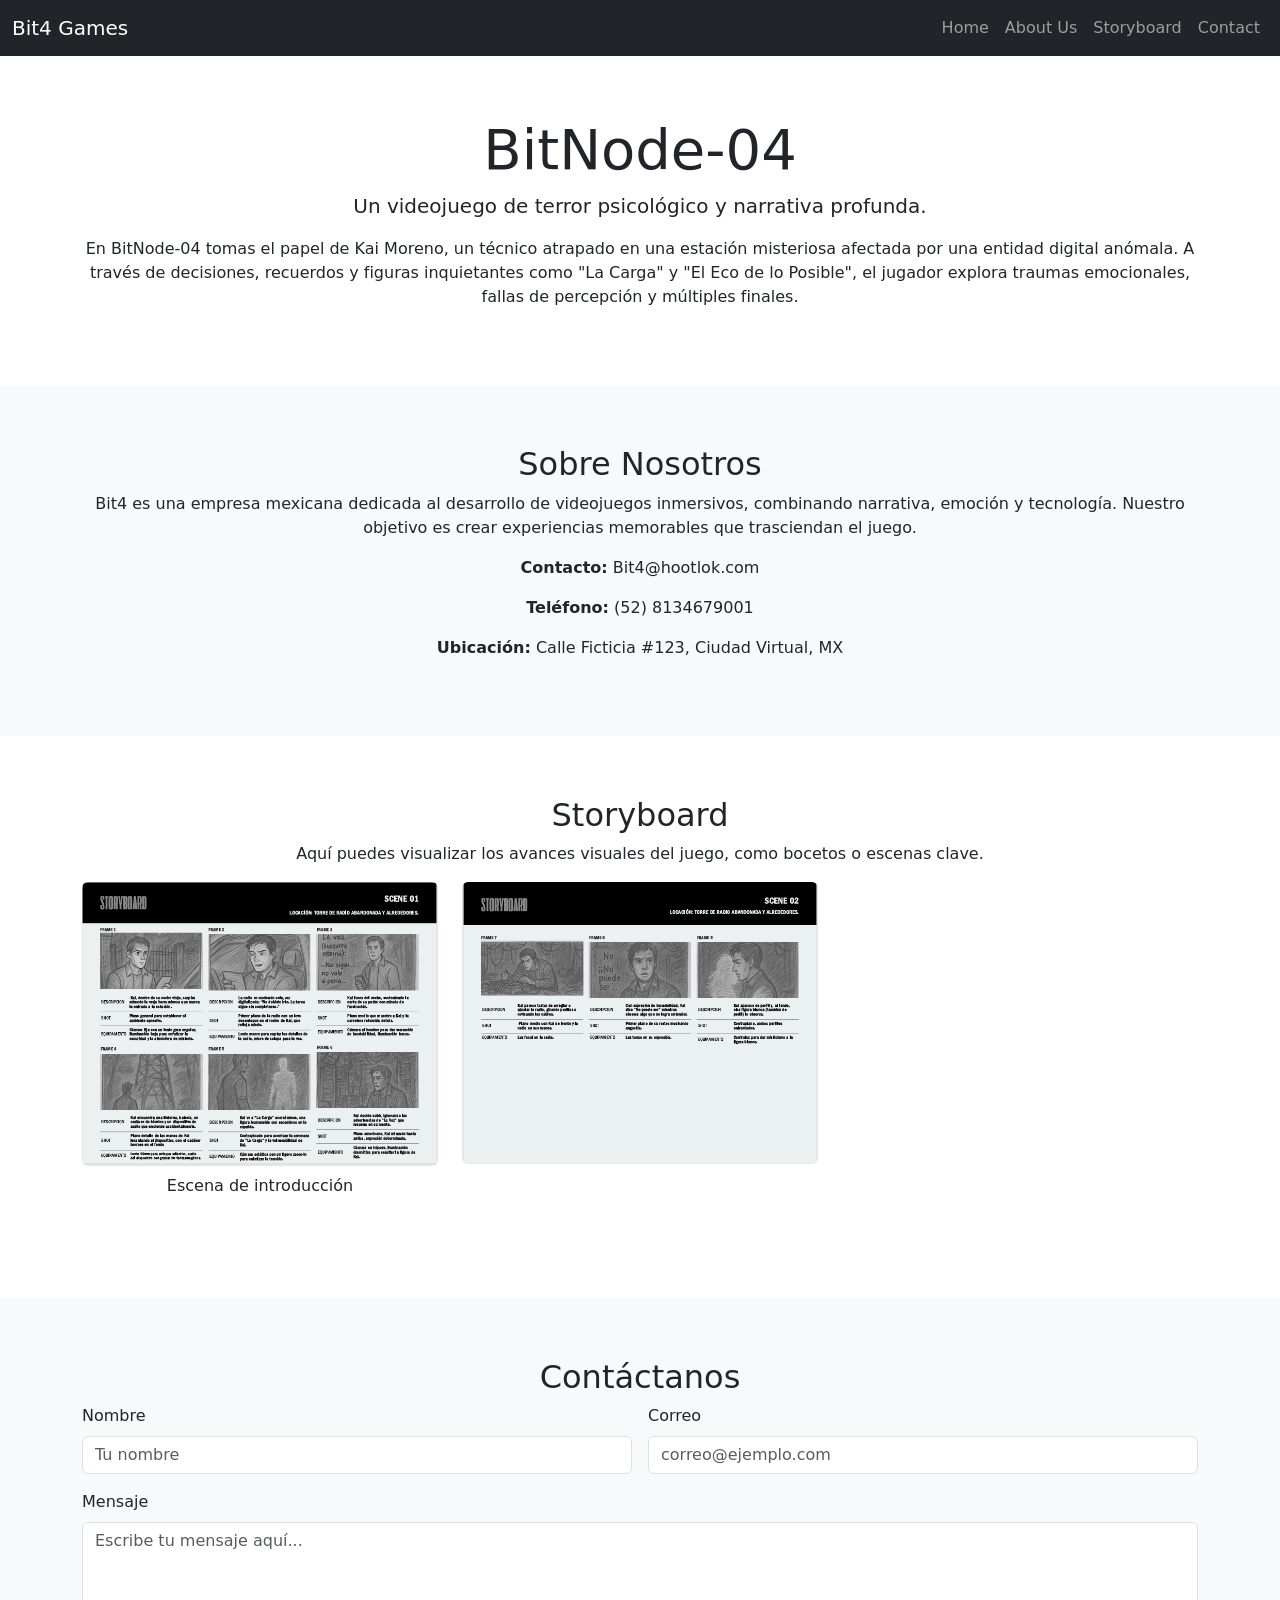
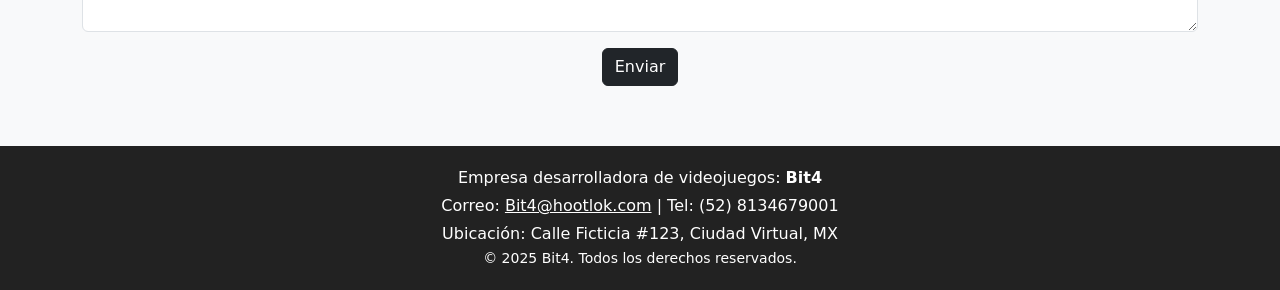
==== Index.html @ 12730c2d "Add files via upload" ====
<!DOCTYPE html>
<html lang="es">
<head>
  <meta charset="UTF-8">
  <meta name="viewport" content="width=device-width, initial-scale=1">
  <title>BitNode-04 | Bit4 Games</title>
  <link href="https://cdn.jsdelivr.net/npm/bootstrap@5.3.3/dist/css/bootstrap.min.css" rel="stylesheet">
  <link rel="manifest" href="manifest.json">
  <link rel="stylesheet" href="styles.css">
</head>
<body>

<!-- Navbar -->
<nav class="navbar navbar-expand-lg navbar-dark bg-dark fixed-top">
  <div class="container-fluid">
    <a class="navbar-brand" href="#">Bit4 Games</a>
    <button class="navbar-toggler" type="button" data-bs-toggle="collapse" data-bs-target="#navbarNav">
      <span class="navbar-toggler-icon"></span>
    </button>
    <div class="collapse navbar-collapse justify-content-end" id="navbarNav">
      <ul class="navbar-nav">
        <li class="nav-item"><a class="nav-link" href="#home">Home</a></li>
        <li class="nav-item"><a class="nav-link" href="#about">About Us</a></li>
        <li class="nav-item"><a class="nav-link" href="#storyboard">Storyboard</a></li>
        <li class="nav-item"><a class="nav-link" href="#contact">Contact</a></li>
      </ul>
    </div>
  </div>
</nav>

<!-- Home -->
<section id="home" class="section text-center">
  <div class="container">
    <h1 class="display-4">BitNode-04</h1>
    <p class="lead">Un videojuego de terror psicológico y narrativa profunda.</p>
    <p>
      En BitNode-04 tomas el papel de Kai Moreno, un técnico atrapado en una estación misteriosa afectada por una entidad digital anómala. A través de decisiones, recuerdos y figuras inquietantes como "La Carga" y "El Eco de lo Posible", el jugador explora traumas emocionales, fallas de percepción y múltiples finales.
    </p>
  </div>
</section>

<!-- About Us -->
<section id="about" class="section bg-light">
  <div class="container">
    <h2 class="text-center">Sobre Nosotros</h2>
    <p class="text-center">
      Bit4 es una empresa mexicana dedicada al desarrollo de videojuegos inmersivos, combinando narrativa, emoción y tecnología. Nuestro objetivo es crear experiencias memorables que trasciendan el juego.
    </p>
    <div class="text-center">
      <p><strong>Contacto:</strong> Bit4@hootlok.com</p>
      <p><strong>Teléfono:</strong> (52) 8134679001</p>
      <p><strong>Ubicación:</strong> Calle Ficticia #123, Ciudad Virtual, MX</p>
    </div>
  </div>
</section>

<!-- Storyboard -->
<section id="storyboard" class="section">
  <div class="container">
    <h2 class="text-center">Storyboard</h2>
    <p class="text-center">Aquí puedes visualizar los avances visuales del juego, como bocetos o escenas clave.</p>
    <div class="row text-center">
      <!-- Puedes reemplazar estos con tus imágenes -->
      <div class="col-md-4 mb-4">
        <img src="IMG/Storyboard1.png" class="img-fluid rounded" alt="Escena 1">
        <p class="mt-2">Escena de introducción</p>
      </div>
      <div class="col-md-4 mb-4">
        <img src="IMG/Storyboard2.png" class="img-fluid rounded" alt="Escena 2">
        <p class="mt-2"></p>
      </div>
    </div>
  </div>
</section>

<!-- Contact -->
<section id="contact" class="section bg-light">
  <div class="container">
    <h2 class="text-center">Contáctanos</h2>
    <form class="row g-3">
      <div class="col-md-6">
        <label for="name" class="form-label">Nombre</label>
        <input type="text" class="form-control" id="name" placeholder="Tu nombre">
      </div>
      <div class="col-md-6">
        <label for="email" class="form-label">Correo</label>
        <input type="email" class="form-control" id="email" placeholder="correo@ejemplo.com">
      </div>
      <div class="col-12">
        <label for="message" class="form-label">Mensaje</label>
        <textarea class="form-control" id="message" rows="4" placeholder="Escribe tu mensaje aquí..."></textarea>
      </div>
      <div class="col-12 text-center">
        <button type="submit" class="btn btn-dark">Enviar</button>
      </div>
    </form>
  </div>
</section>

<!-- Bottom Navbar -->
<nav class="navbar fixed-bottom navbar-dark bg-dark d-lg-none d-md-none">
  <div class="container-fluid justify-content-around">
    <a class="nav-link text-white" href="#home">Inicio</a>
    <a class="nav-link text-white" href="#about">Nosotros</a>
    <a class="nav-link text-white" href="#storyboard">Storyboard</a>
    <a class="nav-link text-white" href="#contact">Contacto</a>
  </div>
</nav>

<!-- Footer -->
<footer class="text-center">
  <div class="container">
    <p class="mb-1">Empresa desarrolladora de videojuegos: <strong>Bit4</strong></p>
    <p class="mb-1">Correo: <a href="mailto:Bit4@hootlok.com" class="text-white">Bit4@hootlok.com</a> | Tel: (52) 8134679001</p>
    <p class="mb-0">Ubicación: Calle Ficticia #123, Ciudad Virtual, MX</p>
    <small>&copy; 2025 Bit4. Todos los derechos reservados.</small>
  </div>
</footer>

<script src="https://cdn.jsdelivr.net/npm/bootstrap@5.3.3/dist/js/bootstrap.bundle.min.js"></script>
<script>
  if ('serviceWorker' in navigator) {
    navigator.serviceWorker.register('service-worker.js')
      .then(() => console.log('Service Worker registrado con éxito.'))
      .catch(error => console.error('Error al registrar SW:', error));
  }

  Notification.requestPermission().then(function(result) {
  if (result === 'granted') {
    new Notification('¡Gracias por visitar Bit4 Games!', {
      body: 'Explora nuestra historia y contáctanos.',
      icon: 'icons/icon-192.png'
    });
  }
});

</script>
</body>
</html>
---- styles.css ----
body {
      padding-top: 56px;
    }
    .section {
      padding: 60px 15px;
    }
    footer {
      background-color: #222;
      color: #fff;
      padding: 20px 0;
    }
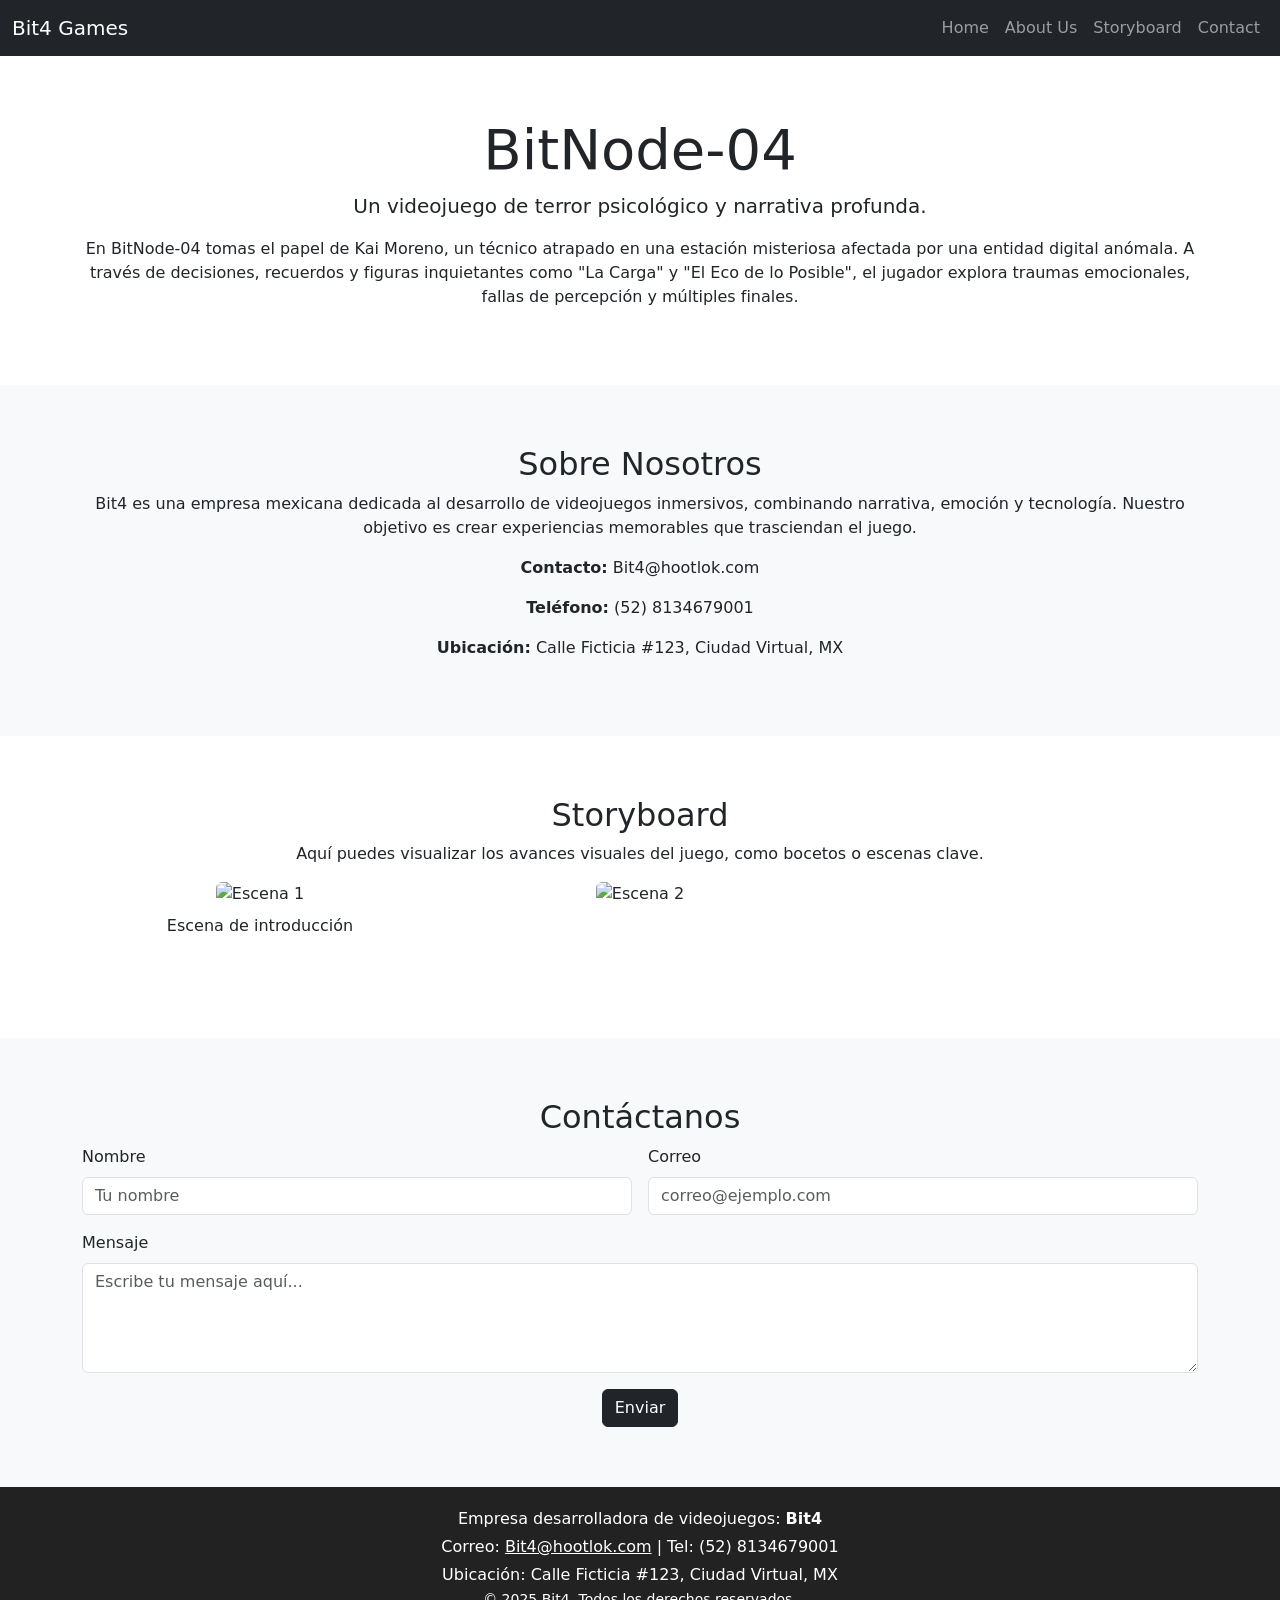
==== commit e8b90b6c: "Added things" ====
--- a/Index.html
+++ b/Index.html
@@ -1,139 +1,139 @@
-<!DOCTYPE html>
-<html lang="es">
-<head>
-  <meta charset="UTF-8">
-  <meta name="viewport" content="width=device-width, initial-scale=1">
-  <title>BitNode-04 | Bit4 Games</title>
-  <link href="https://cdn.jsdelivr.net/npm/bootstrap@5.3.3/dist/css/bootstrap.min.css" rel="stylesheet">
-  <link rel="manifest" href="manifest.json">
-  <link rel="stylesheet" href="styles.css">
-</head>
-<body>
-
-<!-- Navbar -->
-<nav class="navbar navbar-expand-lg navbar-dark bg-dark fixed-top">
-  <div class="container-fluid">
-    <a class="navbar-brand" href="#">Bit4 Games</a>
-    <button class="navbar-toggler" type="button" data-bs-toggle="collapse" data-bs-target="#navbarNav">
-      <span class="navbar-toggler-icon"></span>
-    </button>
-    <div class="collapse navbar-collapse justify-content-end" id="navbarNav">
-      <ul class="navbar-nav">
-        <li class="nav-item"><a class="nav-link" href="#home">Home</a></li>
-        <li class="nav-item"><a class="nav-link" href="#about">About Us</a></li>
-        <li class="nav-item"><a class="nav-link" href="#storyboard">Storyboard</a></li>
-        <li class="nav-item"><a class="nav-link" href="#contact">Contact</a></li>
-      </ul>
-    </div>
-  </div>
-</nav>
-
-<!-- Home -->
-<section id="home" class="section text-center">
-  <div class="container">
-    <h1 class="display-4">BitNode-04</h1>
-    <p class="lead">Un videojuego de terror psicológico y narrativa profunda.</p>
-    <p>
-      En BitNode-04 tomas el papel de Kai Moreno, un técnico atrapado en una estación misteriosa afectada por una entidad digital anómala. A través de decisiones, recuerdos y figuras inquietantes como "La Carga" y "El Eco de lo Posible", el jugador explora traumas emocionales, fallas de percepción y múltiples finales.
-    </p>
-  </div>
-</section>
-
-<!-- About Us -->
-<section id="about" class="section bg-light">
-  <div class="container">
-    <h2 class="text-center">Sobre Nosotros</h2>
-    <p class="text-center">
-      Bit4 es una empresa mexicana dedicada al desarrollo de videojuegos inmersivos, combinando narrativa, emoción y tecnología. Nuestro objetivo es crear experiencias memorables que trasciendan el juego.
-    </p>
-    <div class="text-center">
-      <p><strong>Contacto:</strong> Bit4@hootlok.com</p>
-      <p><strong>Teléfono:</strong> (52) 8134679001</p>
-      <p><strong>Ubicación:</strong> Calle Ficticia #123, Ciudad Virtual, MX</p>
-    </div>
-  </div>
-</section>
-
-<!-- Storyboard -->
-<section id="storyboard" class="section">
-  <div class="container">
-    <h2 class="text-center">Storyboard</h2>
-    <p class="text-center">Aquí puedes visualizar los avances visuales del juego, como bocetos o escenas clave.</p>
-    <div class="row text-center">
-      <!-- Puedes reemplazar estos con tus imágenes -->
-      <div class="col-md-4 mb-4">
-        <img src="IMG/Storyboard1.png" class="img-fluid rounded" alt="Escena 1">
-        <p class="mt-2">Escena de introducción</p>
-      </div>
-      <div class="col-md-4 mb-4">
-        <img src="IMG/Storyboard2.png" class="img-fluid rounded" alt="Escena 2">
-        <p class="mt-2"></p>
-      </div>
-    </div>
-  </div>
-</section>
-
-<!-- Contact -->
-<section id="contact" class="section bg-light">
-  <div class="container">
-    <h2 class="text-center">Contáctanos</h2>
-    <form class="row g-3">
-      <div class="col-md-6">
-        <label for="name" class="form-label">Nombre</label>
-        <input type="text" class="form-control" id="name" placeholder="Tu nombre">
-      </div>
-      <div class="col-md-6">
-        <label for="email" class="form-label">Correo</label>
-        <input type="email" class="form-control" id="email" placeholder="correo@ejemplo.com">
-      </div>
-      <div class="col-12">
-        <label for="message" class="form-label">Mensaje</label>
-        <textarea class="form-control" id="message" rows="4" placeholder="Escribe tu mensaje aquí..."></textarea>
-      </div>
-      <div class="col-12 text-center">
-        <button type="submit" class="btn btn-dark">Enviar</button>
-      </div>
-    </form>
-  </div>
-</section>
-
-<!-- Bottom Navbar -->
-<nav class="navbar fixed-bottom navbar-dark bg-dark d-lg-none d-md-none">
-  <div class="container-fluid justify-content-around">
-    <a class="nav-link text-white" href="#home">Inicio</a>
-    <a class="nav-link text-white" href="#about">Nosotros</a>
-    <a class="nav-link text-white" href="#storyboard">Storyboard</a>
-    <a class="nav-link text-white" href="#contact">Contacto</a>
-  </div>
-</nav>
-
-<!-- Footer -->
-<footer class="text-center">
-  <div class="container">
-    <p class="mb-1">Empresa desarrolladora de videojuegos: <strong>Bit4</strong></p>
-    <p class="mb-1">Correo: <a href="mailto:Bit4@hootlok.com" class="text-white">Bit4@hootlok.com</a> | Tel: (52) 8134679001</p>
-    <p class="mb-0">Ubicación: Calle Ficticia #123, Ciudad Virtual, MX</p>
-    <small>&copy; 2025 Bit4. Todos los derechos reservados.</small>
-  </div>
-</footer>
-
-<script src="https://cdn.jsdelivr.net/npm/bootstrap@5.3.3/dist/js/bootstrap.bundle.min.js"></script>
-<script>
-  if ('serviceWorker' in navigator) {
-    navigator.serviceWorker.register('service-worker.js')
-      .then(() => console.log('Service Worker registrado con éxito.'))
-      .catch(error => console.error('Error al registrar SW:', error));
-  }
-
-  Notification.requestPermission().then(function(result) {
-  if (result === 'granted') {
-    new Notification('¡Gracias por visitar Bit4 Games!', {
-      body: 'Explora nuestra historia y contáctanos.',
-      icon: 'icons/icon-192.png'
-    });
-  }
-});
-
-</script>
-</body>
-</html>
+<!DOCTYPE html>
+<html lang="es">
+<head>
+  <meta charset="UTF-8">
+  <meta name="viewport" content="width=device-width, initial-scale=1">
+  <title>BitNode-04 | Bit4 Games</title>
+  <link href="https://cdn.jsdelivr.net/npm/bootstrap@5.3.3/dist/css/bootstrap.min.css" rel="stylesheet">
+  <link rel="manifest" href="manifest.json">
+  <link rel="stylesheet" href="styles.css">
+</head>
+<body>
+
+<!-- Navbar -->
+<nav class="navbar navbar-expand-lg navbar-dark bg-dark fixed-top">
+  <div class="container-fluid">
+    <a class="navbar-brand" href="#">Bit4 Games</a>
+    <button class="navbar-toggler" type="button" data-bs-toggle="collapse" data-bs-target="#navbarNav">
+      <span class="navbar-toggler-icon"></span>
+    </button>
+    <div class="collapse navbar-collapse justify-content-end" id="navbarNav">
+      <ul class="navbar-nav">
+        <li class="nav-item"><a class="nav-link" href="#home">Home</a></li>
+        <li class="nav-item"><a class="nav-link" href="#about">About Us</a></li>
+        <li class="nav-item"><a class="nav-link" href="#storyboard">Storyboard</a></li>
+        <li class="nav-item"><a class="nav-link" href="#contact">Contact</a></li>
+      </ul>
+    </div>
+  </div>
+</nav>
+
+<!-- Home -->
+<section id="home" class="section text-center">
+  <div class="container">
+    <h1 class="display-4">BitNode-04</h1>
+    <p class="lead">Un videojuego de terror psicológico y narrativa profunda.</p>
+    <p>
+      En BitNode-04 tomas el papel de Kai Moreno, un técnico atrapado en una estación misteriosa afectada por una entidad digital anómala. A través de decisiones, recuerdos y figuras inquietantes como "La Carga" y "El Eco de lo Posible", el jugador explora traumas emocionales, fallas de percepción y múltiples finales.
+    </p>
+  </div>
+</section>
+
+<!-- About Us -->
+<section id="about" class="section bg-light">
+  <div class="container">
+    <h2 class="text-center">Sobre Nosotros</h2>
+    <p class="text-center">
+      Bit4 es una empresa mexicana dedicada al desarrollo de videojuegos inmersivos, combinando narrativa, emoción y tecnología. Nuestro objetivo es crear experiencias memorables que trasciendan el juego.
+    </p>
+    <div class="text-center">
+      <p><strong>Contacto:</strong> Bit4@hootlok.com</p>
+      <p><strong>Teléfono:</strong> (52) 8134679001</p>
+      <p><strong>Ubicación:</strong> Calle Ficticia #123, Ciudad Virtual, MX</p>
+    </div>
+  </div>
+</section>
+
+<!-- Storyboard -->
+<section id="storyboard" class="section">
+  <div class="container">
+    <h2 class="text-center">Storyboard</h2>
+    <p class="text-center">Aquí puedes visualizar los avances visuales del juego, como bocetos o escenas clave.</p>
+    <div class="row text-center">
+      <!-- Puedes reemplazar estos con tus imágenes -->
+      <div class="col-md-4 mb-4">
+        <img src="IMG/Storyboard1.png" class="img-fluid rounded" alt="Escena 1">
+        <p class="mt-2">Escena de introducción</p>
+      </div>
+      <div class="col-md-4 mb-4">
+        <img src="IMG/Storyboard2.png" class="img-fluid rounded" alt="Escena 2">
+        <p class="mt-2"></p>
+      </div>
+    </div>
+  </div>
+</section>
+
+<!-- Contact -->
+<section id="contact" class="section bg-light">
+  <div class="container">
+    <h2 class="text-center">Contáctanos</h2>
+    <form class="row g-3">
+      <div class="col-md-6">
+        <label for="name" class="form-label">Nombre</label>
+        <input type="text" class="form-control" id="name" placeholder="Tu nombre">
+      </div>
+      <div class="col-md-6">
+        <label for="email" class="form-label">Correo</label>
+        <input type="email" class="form-control" id="email" placeholder="correo@ejemplo.com">
+      </div>
+      <div class="col-12">
+        <label for="message" class="form-label">Mensaje</label>
+        <textarea class="form-control" id="message" rows="4" placeholder="Escribe tu mensaje aquí..."></textarea>
+      </div>
+      <div class="col-12 text-center">
+        <button type="submit" class="btn btn-dark">Enviar</button>
+      </div>
+    </form>
+  </div>
+</section>
+
+<!-- Bottom Navbar -->
+<nav class="navbar fixed-bottom navbar-dark bg-dark d-lg-none d-md-none">
+  <div class="container-fluid justify-content-around">
+    <a class="nav-link text-white" href="#home">Inicio</a>
+    <a class="nav-link text-white" href="#about">Nosotros</a>
+    <a class="nav-link text-white" href="#storyboard">Storyboard</a>
+    <a class="nav-link text-white" href="#contact">Contacto</a>
+  </div>
+</nav>
+
+<!-- Footer -->
+<footer class="text-center">
+  <div class="container">
+    <p class="mb-1">Empresa desarrolladora de videojuegos: <strong>Bit4</strong></p>
+    <p class="mb-1">Correo: <a href="mailto:Bit4@hootlok.com" class="text-white">Bit4@hootlok.com</a> | Tel: (52) 8134679001</p>
+    <p class="mb-0">Ubicación: Calle Ficticia #123, Ciudad Virtual, MX</p>
+    <small>&copy; 2025 Bit4. Todos los derechos reservados.</small>
+  </div>
+</footer>
+
+<script src="https://cdn.jsdelivr.net/npm/bootstrap@5.3.3/dist/js/bootstrap.bundle.min.js"></script>
+<script>
+  if ('serviceWorker' in navigator) {
+    navigator.serviceWorker.register('service-worker.js')
+      .then(() => console.log('Service Worker registrado con éxito.'))
+      .catch(error => console.error('Error al registrar SW:', error));
+  }
+
+  Notification.requestPermission().then(function(result) {
+  if (result === 'granted') {
+    new Notification('¡Gracias por visitar Bit4 Games!', {
+      body: 'Explora nuestra historia y contáctanos.',
+      icon: 'icons/icon-192.png'
+    });
+  }
+});
+
+</script>
+</body>
+</html>
--- a/styles.css
+++ b/styles.css
@@ -1,11 +1,11 @@
-  body {
-      padding-top: 56px;
-    }
-    .section {
-      padding: 60px 15px;
-    }
-    footer {
-      background-color: #222;
-      color: #fff;
-      padding: 20px 0;
+  body {
+      padding-top: 56px;
+    }
+    .section {
+      padding: 60px 15px;
+    }
+    footer {
+      background-color: #222;
+      color: #fff;
+      padding: 20px 0;
     }
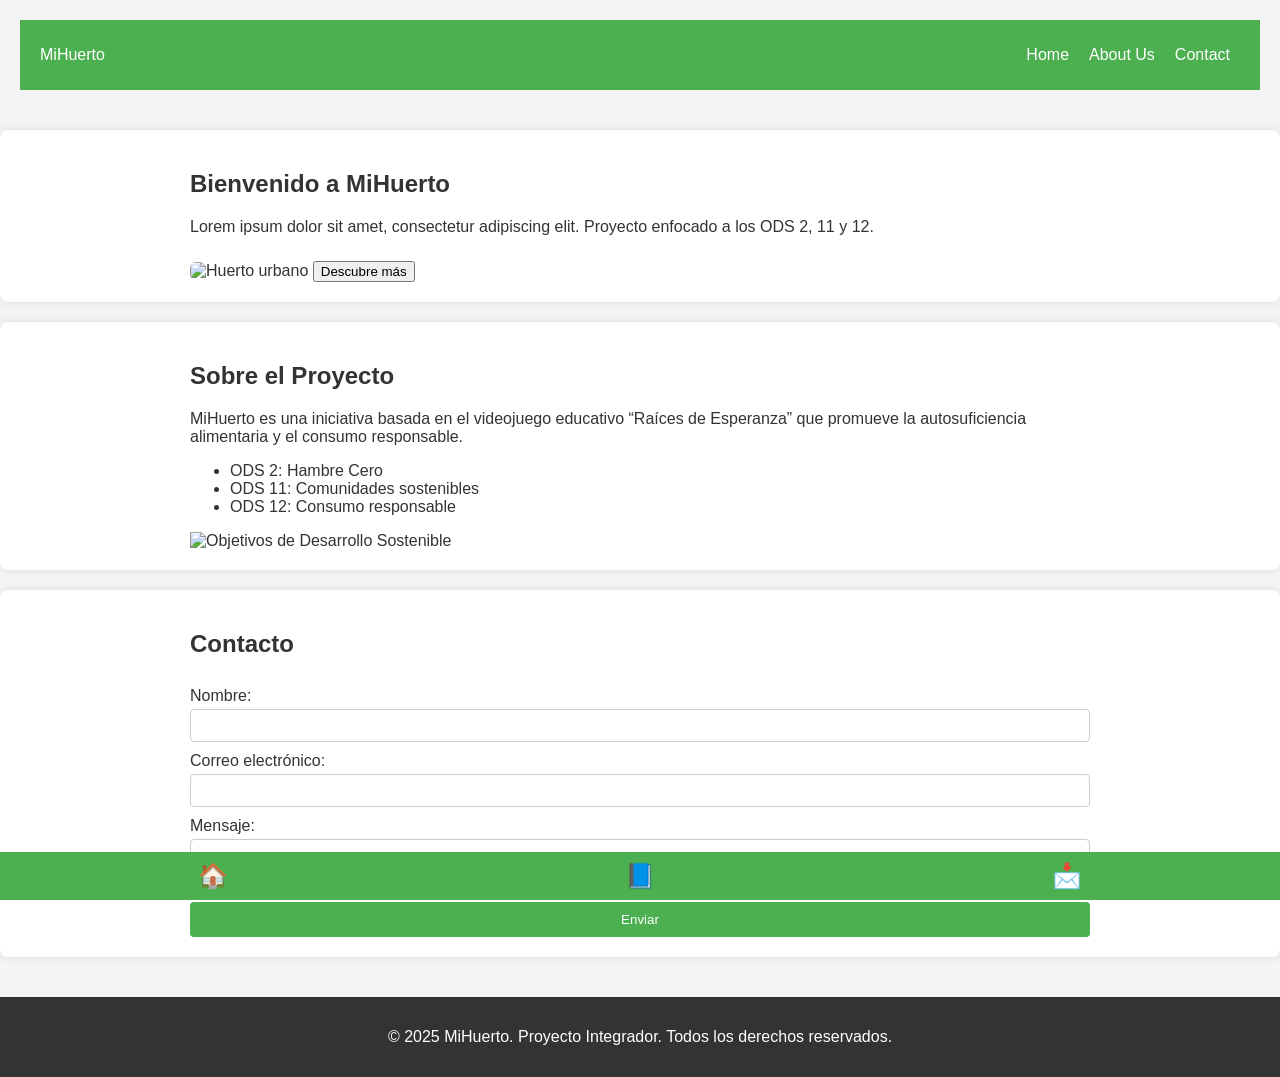
==== commit caf01f8b: "Edicion de pagina" ====
--- a/Index.html
+++ b/Index.html
@@ -1,139 +1,86 @@
 <!DOCTYPE html>
 <html lang="es">
+
 <head>
   <meta charset="UTF-8">
-  <meta name="viewport" content="width=device-width, initial-scale=1">
-  <title>BitNode-04 | Bit4 Games</title>
-  <link href="https://cdn.jsdelivr.net/npm/bootstrap@5.3.3/dist/css/bootstrap.min.css" rel="stylesheet">
+  <meta name="viewport" content="width=device-width, initial-scale=1.0">
+  <meta name="theme-color" content="#4CAF50">
   <link rel="manifest" href="manifest.json">
+  <title>MiHuerto Sustentable</title>
   <link rel="stylesheet" href="styles.css">
 </head>
+
 <body>
+  <!-- Menú de navegación hamburguesa -->
+  <header>
+    <nav class="navbar">
+      <div class="logo">MiHuerto</div>
+      <button class="hamburger" aria-label="Abrir menú">
+        ☰
+      </button>
+      <ul class="nav-links">
+        <li><a href="#home">Home</a></li>
+        <li><a href="#about">About Us</a></li>
+        <li><a href="#contact">Contact</a></li>
+      </ul>
+    </nav>
+  </header>
 
-<!-- Navbar -->
-<nav class="navbar navbar-expand-lg navbar-dark bg-dark fixed-top">
-  <div class="container-fluid">
-    <a class="navbar-brand" href="#">Bit4 Games</a>
-    <button class="navbar-toggler" type="button" data-bs-toggle="collapse" data-bs-target="#navbarNav">
-      <span class="navbar-toggler-icon"></span>
-    </button>
-    <div class="collapse navbar-collapse justify-content-end" id="navbarNav">
-      <ul class="navbar-nav">
-        <li class="nav-item"><a class="nav-link" href="#home">Home</a></li>
-        <li class="nav-item"><a class="nav-link" href="#about">About Us</a></li>
-        <li class="nav-item"><a class="nav-link" href="#storyboard">Storyboard</a></li>
-        <li class="nav-item"><a class="nav-link" href="#contact">Contact</a></li>
+  <!-- Sección Home -->
+  <section id="home">
+    <div class="container">
+      <h1>Bienvenido a MiHuerto</h1>
+      <p>Lorem ipsum dolor sit amet, consectetur adipiscing elit. Proyecto enfocado a los ODS 2, 11 y 12.</p>
+      <img src="images/huerto.jpg" alt="Huerto urbano" class="responsive-img">
+      <button>Descubre más</button>
+    </div>
+  </section>
+
+  <!-- Sección About Us -->
+  <section id="about">
+    <div class="container">
+      <h2>Sobre el Proyecto</h2>
+      <p>MiHuerto es una iniciativa basada en el videojuego educativo “Raíces de Esperanza” que promueve la autosuficiencia alimentaria y el consumo responsable.</p>
+      <ul>
+        <li>ODS 2: Hambre Cero</li>
+        <li>ODS 11: Comunidades sostenibles</li>
+        <li>ODS 12: Consumo responsable</li>
       </ul>
+      <img src="images/ods.jpg" alt="Objetivos de Desarrollo Sostenible">
     </div>
-  </div>
-</nav>
+  </section>
 
-<!-- Home -->
-<section id="home" class="section text-center">
-  <div class="container">
-    <h1 class="display-4">BitNode-04</h1>
-    <p class="lead">Un videojuego de terror psicológico y narrativa profunda.</p>
-    <p>
-      En BitNode-04 tomas el papel de Kai Moreno, un técnico atrapado en una estación misteriosa afectada por una entidad digital anómala. A través de decisiones, recuerdos y figuras inquietantes como "La Carga" y "El Eco de lo Posible", el jugador explora traumas emocionales, fallas de percepción y múltiples finales.
-    </p>
-  </div>
-</section>
+  <!-- Sección Contact -->
+  <section id="contact">
+    <div class="container">
+      <h2>Contacto</h2>
+      <form action="#">
+        <label for="name">Nombre:</label>
+        <input type="text" id="name" name="name" required>
 
-<!-- About Us -->
-<section id="about" class="section bg-light">
-  <div class="container">
-    <h2 class="text-center">Sobre Nosotros</h2>
-    <p class="text-center">
-      Bit4 es una empresa mexicana dedicada al desarrollo de videojuegos inmersivos, combinando narrativa, emoción y tecnología. Nuestro objetivo es crear experiencias memorables que trasciendan el juego.
-    </p>
-    <div class="text-center">
-      <p><strong>Contacto:</strong> Bit4@hootlok.com</p>
-      <p><strong>Teléfono:</strong> (52) 8134679001</p>
-      <p><strong>Ubicación:</strong> Calle Ficticia #123, Ciudad Virtual, MX</p>
+        <label for="email">Correo electrónico:</label>
+        <input type="email" id="email" name="email" required>
+
+        <label for="message">Mensaje:</label>
+        <textarea id="message" name="message" required></textarea>
+
+        <button type="submit">Enviar</button>
+      </form>
     </div>
-  </div>
-</section>
+  </section>
 
-<!-- Storyboard -->
-<section id="storyboard" class="section">
-  <div class="container">
-    <h2 class="text-center">Storyboard</h2>
-    <p class="text-center">Aquí puedes visualizar los avances visuales del juego, como bocetos o escenas clave.</p>
-    <div class="row text-center">
-      <!-- Puedes reemplazar estos con tus imágenes -->
-      <div class="col-md-4 mb-4">
-        <img src="IMG/Storyboard1.png" class="img-fluid rounded" alt="Escena 1">
-        <p class="mt-2">Escena de introducción</p>
-      </div>
-      <div class="col-md-4 mb-4">
-        <img src="IMG/Storyboard2.png" class="img-fluid rounded" alt="Escena 2">
-        <p class="mt-2"></p>
-      </div>
-    </div>
-  </div>
-</section>
+  <!-- Menú inferior tipo bottom navbar -->
+  <nav class="bottom-navbar">
+    <a href="#home">🏠</a>
+    <a href="#about">📘</a>
+    <a href="#contact">📩</a>
+  </nav>
 
-<!-- Contact -->
-<section id="contact" class="section bg-light">
-  <div class="container">
-    <h2 class="text-center">Contáctanos</h2>
-    <form class="row g-3">
-      <div class="col-md-6">
-        <label for="name" class="form-label">Nombre</label>
-        <input type="text" class="form-control" id="name" placeholder="Tu nombre">
-      </div>
-      <div class="col-md-6">
-        <label for="email" class="form-label">Correo</label>
-        <input type="email" class="form-control" id="email" placeholder="correo@ejemplo.com">
-      </div>
-      <div class="col-12">
-        <label for="message" class="form-label">Mensaje</label>
-        <textarea class="form-control" id="message" rows="4" placeholder="Escribe tu mensaje aquí..."></textarea>
-      </div>
-      <div class="col-12 text-center">
-        <button type="submit" class="btn btn-dark">Enviar</button>
-      </div>
-    </form>
-  </div>
-</section>
+  <!-- Footer -->
+  <footer>
+    <p>&copy; 2025 MiHuerto. Proyecto Integrador. Todos los derechos reservados.</p>
+  </footer>
 
-<!-- Bottom Navbar -->
-<nav class="navbar fixed-bottom navbar-dark bg-dark d-lg-none d-md-none">
-  <div class="container-fluid justify-content-around">
-    <a class="nav-link text-white" href="#home">Inicio</a>
-    <a class="nav-link text-white" href="#about">Nosotros</a>
-    <a class="nav-link text-white" href="#storyboard">Storyboard</a>
-    <a class="nav-link text-white" href="#contact">Contacto</a>
-  </div>
-</nav>
+</body>
 
-<!-- Footer -->
-<footer class="text-center">
-  <div class="container">
-    <p class="mb-1">Empresa desarrolladora de videojuegos: <strong>Bit4</strong></p>
-    <p class="mb-1">Correo: <a href="mailto:Bit4@hootlok.com" class="text-white">Bit4@hootlok.com</a> | Tel: (52) 8134679001</p>
-    <p class="mb-0">Ubicación: Calle Ficticia #123, Ciudad Virtual, MX</p>
-    <small>&copy; 2025 Bit4. Todos los derechos reservados.</small>
-  </div>
-</footer>
-
-<script src="https://cdn.jsdelivr.net/npm/bootstrap@5.3.3/dist/js/bootstrap.bundle.min.js"></script>
-<script>
-  if ('serviceWorker' in navigator) {
-    navigator.serviceWorker.register('service-worker.js')
-      .then(() => console.log('Service Worker registrado con éxito.'))
-      .catch(error => console.error('Error al registrar SW:', error));
-  }
-
-  Notification.requestPermission().then(function(result) {
-  if (result === 'granted') {
-    new Notification('¡Gracias por visitar Bit4 Games!', {
-      body: 'Explora nuestra historia y contáctanos.',
-      icon: 'icons/icon-192.png'
-    });
-  }
-});
-
-</script>
-</body>
 </html>
--- a/styles.css
+++ b/styles.css
@@ -1,11 +1,119 @@
-  body {
-      padding-top: 56px;
-    }
-    .section {
-      padding: 60px 15px;
-    }
-    footer {
-      background-color: #222;
-      color: #fff;
-      padding: 20px 0;
-    }+/* Estilos básicos para MiHuerto */
+
+body {
+  margin: 0;
+  font-family: Arial, sans-serif;
+  background-color: #f4f4f4;
+  color: #333;
+}
+
+header, footer, section {
+  padding: 20px;
+}
+
+.container {
+  max-width: 900px;
+  margin: auto;
+}
+
+.navbar {
+  display: flex;
+  justify-content: space-between;
+  align-items: center;
+  background-color: #4CAF50;
+  padding: 10px 20px;
+  color: white;
+}
+
+.nav-links {
+  display: none;
+  list-style: none;
+}
+
+.nav-links li a {
+  color: white;
+  text-decoration: none;
+  margin: 0 10px;
+}
+
+.hamburger {
+  background: none;
+  border: none;
+  font-size: 24px;
+  color: white;
+  cursor: pointer;
+}
+
+section {
+  background: white;
+  margin: 20px 0;
+  border-radius: 8px;
+  box-shadow: 0 0 10px rgba(0,0,0,0.1);
+}
+
+.responsive-img {
+  width: 100%;
+  height: auto;
+  margin-top: 10px;
+  border-radius: 6px;
+}
+
+form {
+  display: flex;
+  flex-direction: column;
+}
+
+form label {
+  margin-top: 10px;
+}
+
+form input, form textarea {
+  padding: 8px;
+  margin-top: 4px;
+  border: 1px solid #ccc;
+  border-radius: 4px;
+}
+
+form button {
+  margin-top: 15px;
+  padding: 10px;
+  background-color: #4CAF50;
+  color: white;
+  border: none;
+  border-radius: 4px;
+  cursor: pointer;
+}
+
+.bottom-navbar {
+  position: fixed;
+  bottom: 0;
+  left: 0;
+  right: 0;
+  background-color: #4CAF50;
+  display: flex;
+  justify-content: space-around;
+  padding: 10px 0;
+}
+
+.bottom-navbar a {
+  color: white;
+  font-size: 24px;
+  text-decoration: none;
+}
+
+footer {
+  text-align: center;
+  background-color: #333;
+  color: white;
+  padding: 15px 0;
+  margin-top: 40px;
+}
+
+@media (min-width: 768px) {
+  .nav-links {
+    display: flex;
+  }
+  .hamburger {
+    display: none;
+  }
+}
